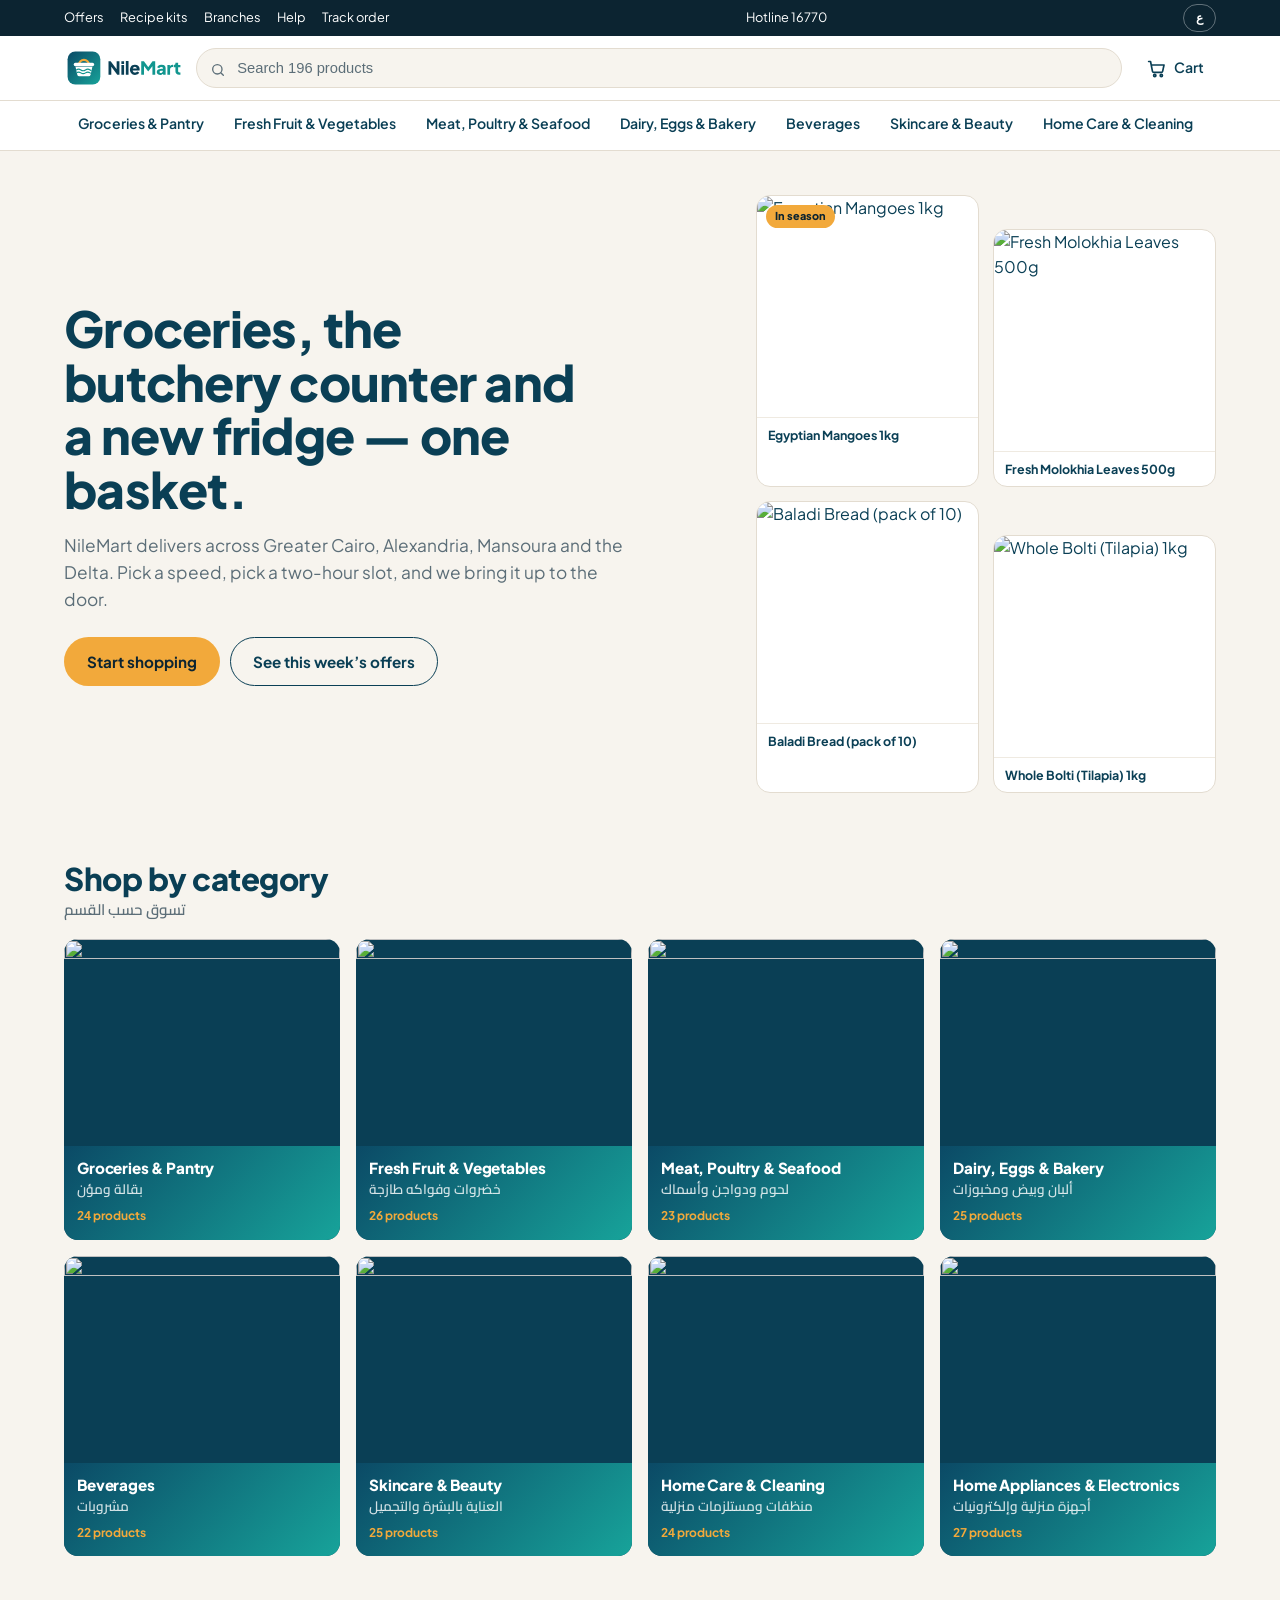
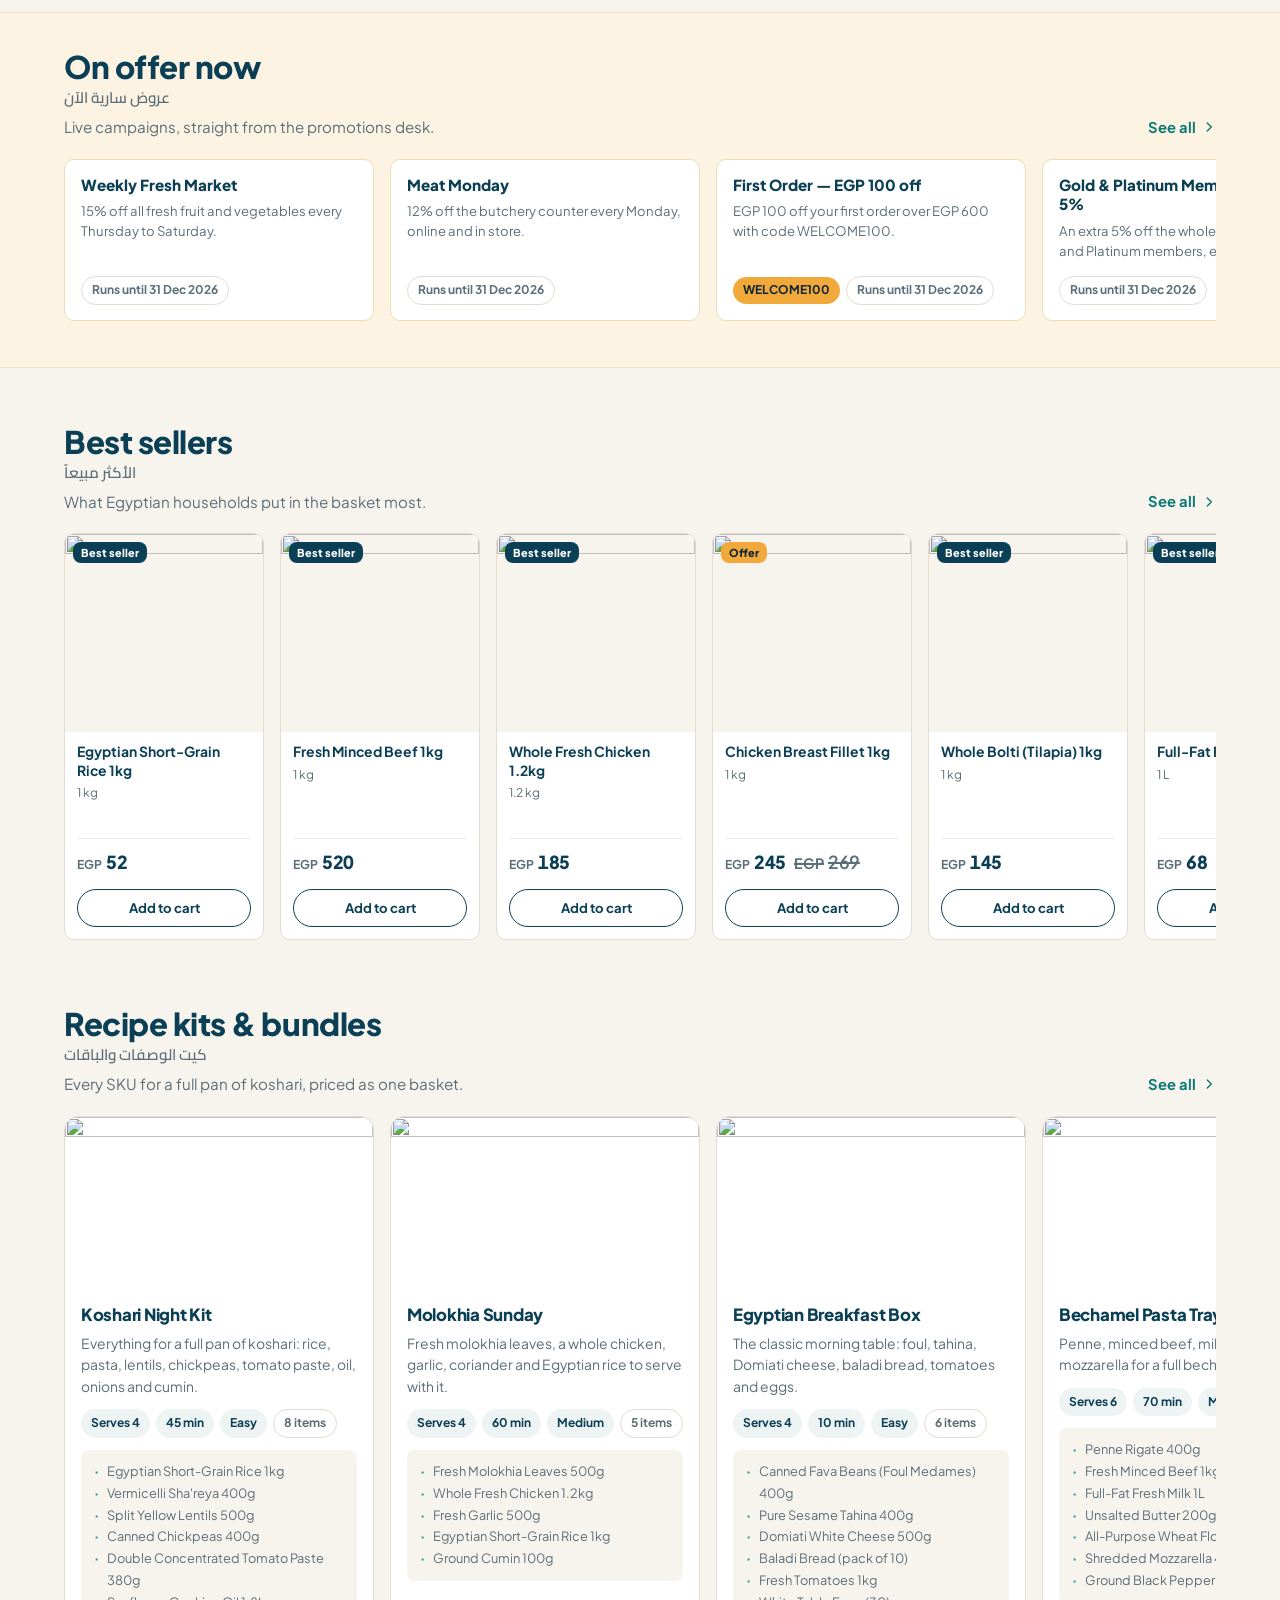
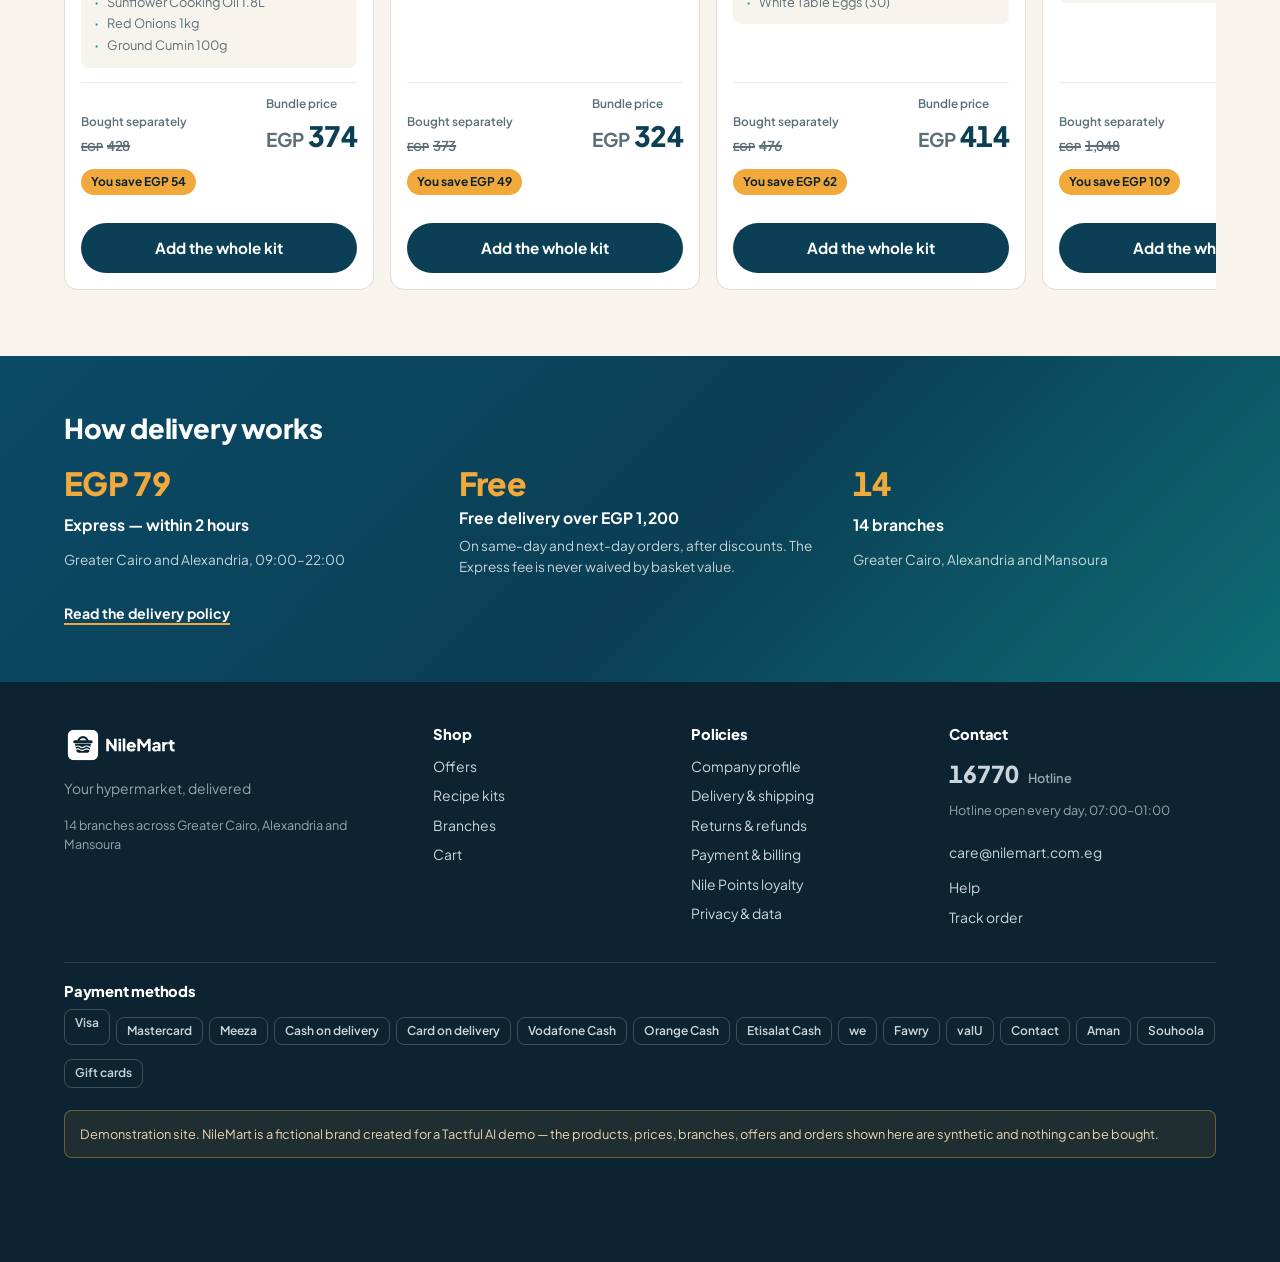
==== index.html @ a8ff2eff "Add NileMart demo storefront Static bilingual storefront for NileMart, a fictional Egyptian online h" ====
<!doctype html>
<html lang="en" dir="ltr">
<head>
<meta charset="utf-8">
<meta name="viewport" content="width=device-width, initial-scale=1">
<title>NileMart</title>
<link rel="icon" type="image/png" sizes="64x64" href="assets/nilemart-favicon-64.png">
<link rel="icon" type="image/png" sizes="32x32" href="assets/nilemart-favicon-32.png">
<meta name="theme-color" content="#0A3F55">
<link rel="preconnect" href="https://fonts.googleapis.com">
<link rel="preconnect" href="https://fonts.gstatic.com" crossorigin>
<link rel="stylesheet" href="https://fonts.googleapis.com/css2?family=Cairo:wght@400;500;600;700;800&amp;family=Plus+Jakarta+Sans:wght@400;500;600;700;800&amp;display=swap">
<link rel="stylesheet" href="css/styles.css">
<script>
/* Set language before first paint so Arabic never flashes left-to-right. */
try {
  var l = localStorage.getItem('nilemart-lang');
  l = (l === 'ar' || l === 'en') ? l : 'en';
  document.documentElement.lang = l;
  document.documentElement.dir = l === 'ar' ? 'rtl' : 'ltr';
} catch (e) {}
</script>
</head>
<body data-page="index">

<header id="site-header"></header>

<noscript>
<div class="wrap" style="padding-block:40px">
<p><strong>This storefront needs JavaScript.</strong> Every page is rendered from the NileMart knowledge base in the browser.</p>
<p lang="ar" dir="rtl"><strong>الموقع ده محتاج جافاسكريبت.</strong> كل الصفحات بتتبني من قاعدة معرفة نايل مارت في المتصفح.</p>
</div>
</noscript>

<main id="main">
<div data-home></div>
</main>

<footer id="site-footer" class="footer"></footer>

<script src="js/i18n.js"></script>
<script src="js/app.js"></script>
<script src="js/cart.js"></script>
<script src="js/components.js"></script>
<script src="js/page-index.js"></script>
<script src="js/widget-config.js"></script>

<!-- ===== TACTFUL AI WIDGET — paste the workspace snippet here ===== -->
<!-- ============================================================== -->
</body>
</html>
---- css/styles.css ----
/* ============================================================================
   NileMart storefront — stylesheet
   Mobile-first. Everything horizontal uses CSS logical properties so the
   Arabic layout mirrors without a parallel set of RTL rules.
   ========================================================================= */

/* ------------------------------------------------------------ 1. tokens -- */
:root {
  /* brand — exact values from NileMart-Brand/README.md */
  --nile-deep: #0A3F55;
  --nile-blue: #0B4A66;
  --teal: #12968F;
  --teal-light: #17A39A;
  --gold: #F2A93B;
  --ink: #0C2431;
  --cream: #F7F4EE;
  --white: #FFFFFF;

  /* derived working neutrals — shades of the brand palette, no new hues.
     --teal-ink is a darkened teal used only where teal must carry small text;
     brand teal does not clear WCAG AA at paragraph size. */
  --teal-ink: #0E7A75;
  --line: #E3DCD0;
  --line-soft: #EFEAE1;
  --muted: #5C6E78;
  --wash: #EEF3F4;
  --gold-wash: #FDF3E2;
  --teal-wash: #E7F4F3;

  --font-latin: 'Plus Jakarta Sans', -apple-system, BlinkMacSystemFont, 'Segoe UI',
                Roboto, 'Helvetica Neue', Arial, sans-serif;
  --font-ar: 'Cairo', 'Plus Jakarta Sans', 'Segoe UI', Tahoma, 'Geeza Pro',
             'Noto Naskh Arabic', sans-serif;

  --r-sm: 8px;
  --r-md: 10px;
  --r-lg: 14px;
  --r-pill: 999px;

  --wrap: 1200px;
  --gutter: 16px;

  /* the chat launcher owns the bottom inline-end corner */
  --widget-reserve: 104px;
}

@media (min-width: 720px) {
  :root { --gutter: 24px; }
}

/* ------------------------------------------------------------- 2. reset -- */
*, *::before, *::after { box-sizing: border-box; }

html { -webkit-text-size-adjust: 100%; }

body {
  margin: 0;
  background: var(--cream);
  color: var(--nile-deep);
  font-family: var(--font-latin);
  font-size: 16px;
  line-height: 1.55;
  -webkit-font-smoothing: antialiased;
  overflow-x: hidden;
}

[dir='rtl'] body,
[dir='rtl'] input,
[dir='rtl'] select,
[dir='rtl'] textarea,
[dir='rtl'] button { font-family: var(--font-ar); }

img {
  max-width: 100%;
  display: block;
  /* lets aspect-ratio drive height instead of the width/height attributes */
  block-size: auto;
}

h1, h2, h3, h4 {
  margin: 0;
  line-height: 1.18;
  font-weight: 800;
  letter-spacing: -0.015em;
  color: var(--nile-deep);
}
[dir='rtl'] h1,
[dir='rtl'] h2,
[dir='rtl'] h3,
[dir='rtl'] h4 { letter-spacing: 0; font-weight: 700; }

p { margin: 0 0 1em; max-width: 68ch; }
p:last-child { margin-bottom: 0; }

a { color: inherit; }

button { font: inherit; color: inherit; }

ul { margin: 0; padding: 0; list-style: none; }

:focus-visible {
  outline: 3px solid var(--teal);
  outline-offset: 2px;
  border-radius: 3px;
}
.on-dark :focus-visible,
.footer :focus-visible,
.promise :focus-visible { outline-color: var(--gold); }

@media (prefers-reduced-motion: reduce) {
  *, *::before, *::after {
    animation-duration: 0.01ms !important;
    animation-iteration-count: 1 !important;
    transition-duration: 0.01ms !important;
    scroll-behavior: auto !important;
  }
}

.visually-hidden {
  position: absolute; width: 1px; height: 1px;
  padding: 0; margin: -1px; overflow: hidden;
  clip: rect(0 0 0 0); white-space: nowrap; border: 0;
}

.skip-link {
  position: absolute;
  inset-inline-start: var(--gutter);
  inset-block-start: -100px;
  z-index: 200;
  background: var(--gold);
  color: var(--ink);
  padding: 10px 18px;
  border-radius: 0 0 var(--r-sm) var(--r-sm);
  font-weight: 700;
  text-decoration: none;
  transition: inset-block-start 0.15s ease;
}
.skip-link:focus { inset-block-start: 0; }

/* ----------------------------------------------------------- 3. layout -- */
.wrap {
  width: 100%;
  max-width: var(--wrap);
  margin-inline: auto;
  padding-inline: var(--gutter);
}

.section { padding-block: 40px; }
.section--tight { padding-block: 28px; }
.section--flush { padding-block-start: 0; }

@media (min-width: 900px) {
  .section { padding-block: 56px; }
  .section--tight { padding-block: 36px; }
  .section--flush { padding-block-start: 0; }
}

/* The final content block clears the chat launcher's corner. */
.page-end { padding-block-end: var(--widget-reserve); }

.section-head {
  display: flex;
  flex-wrap: wrap;
  align-items: flex-end;
  justify-content: space-between;
  gap: 8px 20px;
  margin-block-end: 20px;
}

.section-head h2 {
  font-size: clamp(1.4rem, 1.15rem + 1.1vw, 1.95rem);
}

/* The Arabic name of a section sits under its English name, and vice versa.
   The bilingual pair is the structural device — no all-caps eyebrows. */
.section-head__alt {
  display: block;
  margin-block-start: 3px;
  font-family: var(--font-ar);
  font-size: 0.95rem;
  font-weight: 600;
  color: var(--muted);
  letter-spacing: 0;
}
[dir='rtl'] .section-head__alt { font-family: var(--font-latin); font-weight: 500; }

.section-head p { color: var(--muted); font-size: 0.95rem; margin: 0; }

.link-more {
  display: inline-flex;
  align-items: center;
  gap: 6px;
  color: var(--teal-ink);
  font-weight: 700;
  font-size: 0.92rem;
  text-decoration: none;
  white-space: nowrap;
}
.link-more:hover { text-decoration: underline; text-underline-offset: 3px; }
.link-more svg { inline-size: 14px; block-size: 14px; }
[dir='rtl'] .link-more svg { transform: scaleX(-1); }

.page-head { padding-block: 28px 8px; }
.page-head h1 { font-size: clamp(1.75rem, 1.3rem + 2vw, 2.6rem); }
.page-head p { color: var(--muted); margin-block-start: 10px; }

/* --------------------------------------------------------- 4. utilities -- */
.btn {
  display: inline-flex;
  align-items: center;
  justify-content: center;
  gap: 8px;
  padding: 12px 22px;
  border: 1px solid transparent;
  border-radius: var(--r-pill);
  font-weight: 700;
  font-size: 0.95rem;
  text-decoration: none;
  cursor: pointer;
  transition: background-color 0.15s ease, border-color 0.15s ease, color 0.15s ease;
}
.btn--primary { background: var(--gold); color: var(--ink); }
.btn--primary:hover { background: #E59B27; }
.btn--deep { background: var(--nile-deep); color: var(--white); }
.btn--deep:hover { background: var(--ink); }
.btn--ghost {
  background: transparent;
  color: var(--nile-deep);
  border-color: var(--nile-deep);
}
.btn--ghost:hover { background: var(--nile-deep); color: var(--white); }
.btn--block { inline-size: 100%; }
.btn[disabled] { opacity: 0.5; cursor: not-allowed; }

.chip {
  display: inline-flex;
  align-items: center;
  gap: 5px;
  padding: 4px 10px;
  border-radius: var(--r-pill);
  font-size: 0.75rem;
  font-weight: 700;
  background: var(--wash);
  color: var(--nile-deep);
  white-space: nowrap;
}
.chip--gold { background: var(--gold); color: var(--ink); }
.chip--teal { background: var(--teal-wash); color: var(--teal-ink); }
.chip--quiet { background: transparent; border: 1px solid var(--line); color: var(--muted); }

/* Price is the display type of a grocery shelf: the numeral dominates and the
   unit is set small beside it. Tabular figures keep columns aligned. */
.price {
  display: inline-flex;
  align-items: baseline;
  gap: 4px;
  font-variant-numeric: tabular-nums;
  font-family: var(--font-latin);
  font-weight: 800;
  color: var(--nile-deep);
  letter-spacing: -0.02em;
  direction: ltr;
}
.price__unit {
  font-size: 0.68em;
  font-weight: 700;
  color: var(--muted);
  letter-spacing: 0;
}
.price--lg { font-size: 1.75rem; }
.price--was {
  font-size: 0.85rem;
  font-weight: 600;
  color: var(--muted);
  text-decoration: line-through;
  text-decoration-thickness: 1.5px;
}
.price--was .price__unit { font-size: 0.8em; }

.empty {
  display: flex;
  flex-direction: column;
  align-items: center;
  text-align: center;
  gap: 14px;
  padding: 48px 20px;
  background: var(--white);
  border: 1px solid var(--line);
  border-radius: var(--r-lg);
}
.empty img { inline-size: 132px; opacity: 0.85; }
.empty h2 { font-size: 1.2rem; }
.empty p { color: var(--muted); font-size: 0.95rem; margin: 0; max-width: 46ch; }

/* ------------------------------------------------------------ 5. header -- */
.utility {
  background: var(--ink);
  color: var(--white);
  font-size: 0.8rem;
}
.utility .wrap {
  display: flex;
  align-items: center;
  justify-content: space-between;
  gap: 12px;
  min-block-size: 36px;
}
.utility a { color: var(--white); text-decoration: none; }
.utility a:hover { text-decoration: underline; }
.utility__note { color: #B8C6CD; display: none; }
@media (min-width: 720px) { .utility__note { display: block; } }

.lang-toggle {
  display: inline-flex;
  align-items: center;
  gap: 6px;
  background: transparent;
  border: 1px solid rgba(255, 255, 255, 0.35);
  border-radius: var(--r-pill);
  padding: 3px 12px;
  font-size: 0.78rem;
  font-weight: 700;
  color: var(--white);
  cursor: pointer;
}
.lang-toggle:hover { background: rgba(255, 255, 255, 0.12); border-color: var(--white); }

.header {
  position: sticky;
  inset-block-start: 0;
  z-index: 60;
  background: var(--white);
  border-block-end: 1px solid var(--line);
}
.header__bar {
  display: flex;
  align-items: center;
  gap: 12px;
  min-block-size: 64px;
}
.header__logo { flex: 0 0 auto; display: block; }
.header__logo img { block-size: 34px; inline-size: auto; }
@media (min-width: 720px) { .header__logo img { block-size: 40px; } }

.header__search {
  flex: 1 1 auto;
  position: relative;
  display: none;
}
@media (min-width: 860px) { .header__search { display: block; } }

.search-field {
  inline-size: 100%;
  padding: 11px 16px;
  padding-inline-start: 40px;
  border: 1px solid var(--line);
  border-radius: var(--r-pill);
  background: var(--cream);
  font-size: 0.92rem;
  color: var(--nile-deep);
}
.search-field::placeholder { color: var(--muted); }
.search-field:focus { background: var(--white); border-color: var(--teal); outline: none; }
.search-icon {
  position: absolute;
  inset-inline-start: 14px;
  inset-block-start: 50%;
  transform: translateY(-50%);
  inline-size: 16px;
  block-size: 16px;
  color: var(--muted);
  pointer-events: none;
}

.header__actions { margin-inline-start: auto; display: flex; align-items: center; gap: 4px; }

.icon-btn {
  display: inline-flex;
  align-items: center;
  gap: 7px;
  padding: 9px 12px;
  background: transparent;
  border: 0;
  border-radius: var(--r-sm);
  text-decoration: none;
  font-weight: 600;
  font-size: 0.88rem;
  cursor: pointer;
  color: var(--nile-deep);
}
.icon-btn:hover { background: var(--cream); }
.icon-btn svg { inline-size: 21px; block-size: 21px; flex: 0 0 auto; }
.icon-btn__label { display: none; }
@media (min-width: 720px) { .icon-btn__label { display: inline; } }

.cart-btn { position: relative; }
.cart-count {
  position: absolute;
  inset-block-start: 2px;
  inset-inline-start: 24px;
  min-inline-size: 18px;
  block-size: 18px;
  padding-inline: 4px;
  border-radius: var(--r-pill);
  background: var(--gold);
  color: var(--ink);
  font-size: 0.68rem;
  font-weight: 800;
  line-height: 18px;
  text-align: center;
  font-variant-numeric: tabular-nums;
}
.cart-count[hidden] { display: none; }

/* category nav — scrolls sideways on small screens */
.catnav { background: var(--white); border-block-end: 1px solid var(--line); }
.catnav__list {
  display: flex;
  gap: 2px;
  overflow-x: auto;
  scrollbar-width: none;
  -ms-overflow-style: none;
}
.catnav__list::-webkit-scrollbar { display: none; }
.catnav__list a {
  display: block;
  padding: 12px 14px;
  white-space: nowrap;
  font-size: 0.88rem;
  font-weight: 600;
  color: var(--nile-deep);
  text-decoration: none;
  border-block-end: 3px solid transparent;
}
.catnav__list a:hover { color: var(--teal-ink); }
.catnav__list a[aria-current='page'] {
  color: var(--teal-ink);
  border-block-end-color: var(--teal);
}
.catnav__list .is-offer { color: var(--teal-ink); }

/* --------------------------------------------------------------- 6. hero -- */
.hero { padding-block: 28px 8px; }
.hero__grid { display: grid; gap: 26px; align-items: center; }
@media (min-width: 900px) {
  .hero { padding-block: 44px 12px; }
  .hero__grid { grid-template-columns: 1.05fr 0.95fr; gap: 48px; }
}

.hero h1 {
  font-size: clamp(1.9rem, 1.25rem + 2.9vw, 3.1rem);
  line-height: 1.08;
  max-inline-size: 15ch;
}
.hero__lead {
  margin-block: 16px 24px;
  font-size: clamp(0.98rem, 0.94rem + 0.2vw, 1.08rem);
  color: var(--muted);
  max-inline-size: 52ch;
}
.hero__cta { display: flex; flex-wrap: wrap; gap: 10px; }

/* A 2×2 of real catalogue items, offset like a market display. Each tile is a
   link to that product — the image does a job, it is not a wash. */
.hero__mosaic {
  display: grid;
  grid-template-columns: 1fr 1fr;
  gap: 10px;
  inline-size: 100%;
  max-inline-size: 460px;
  margin-inline-start: auto;
}
@media (min-width: 560px) { .hero__mosaic { gap: 14px; } }
.hero__mosaic > a:nth-child(2n) { margin-block-start: 22px; }
@media (min-width: 900px) { .hero__mosaic > a:nth-child(2n) { margin-block-start: 34px; } }

.mosaic-tile {
  position: relative;
  display: block;
  border-radius: var(--r-lg);
  overflow: hidden;
  background: var(--white);
  border: 1px solid var(--line);
  text-decoration: none;
}
.mosaic-tile img {
  aspect-ratio: 1 / 1;
  inline-size: 100%;
  object-fit: cover;
  transition: transform 0.35s ease;
}
.mosaic-tile:hover img { transform: scale(1.04); }
.mosaic-tile__cap {
  padding: 9px 11px;
  border-block-start: 1px solid var(--line-soft);
  font-size: 0.78rem;
  font-weight: 700;
  color: var(--nile-deep);
  line-height: 1.3;
  display: -webkit-box;
  -webkit-line-clamp: 2;
  -webkit-box-orient: vertical;
  overflow: hidden;
}
.mosaic-tile__flag {
  position: absolute;
  inset-block-start: 9px;
  inset-inline-start: 9px;
  padding: 3px 9px;
  border-radius: var(--r-pill);
  background: var(--gold);
  color: var(--ink);
  font-size: 0.68rem;
  font-weight: 800;
}

/* ---------------------------------------------------- 7. category tiles -- */
.tiles {
  display: grid;
  grid-template-columns: repeat(2, 1fr);
  gap: 12px;
}
@media (min-width: 620px) { .tiles { grid-template-columns: repeat(3, 1fr); gap: 16px; } }
@media (min-width: 980px) { .tiles { grid-template-columns: repeat(4, 1fr); } }

.tile {
  position: relative;
  display: block;
  border-radius: var(--r-lg);
  overflow: hidden;
  text-decoration: none;
  background: var(--nile-deep);
  isolation: isolate;
}
.tile img {
  aspect-ratio: 4 / 3;
  inline-size: 100%;
  object-fit: cover;
  transition: transform 0.4s ease;
}
.tile:hover img { transform: scale(1.05); }
.tile__body {
  display: block;
  padding: 12px 13px 14px;
  background: linear-gradient(135deg, var(--nile-blue), var(--teal-light));
  color: var(--white);
}
.tile__name {
  display: block;
  font-size: 0.95rem;
  font-weight: 800;
  line-height: 1.25;
  letter-spacing: -0.01em;
}
.tile__alt {
  display: block;
  margin-block-start: 2px;
  font-family: var(--font-ar);
  font-size: 0.85rem;
  font-weight: 600;
  color: rgba(255, 255, 255, 0.82);
  letter-spacing: 0;
}
[dir='rtl'] .tile__name { font-family: var(--font-ar); letter-spacing: 0; font-weight: 700; }
[dir='rtl'] .tile__alt { font-family: var(--font-latin); font-weight: 500; }
.tile__count {
  display: block;
  margin-block-start: 7px;
  font-size: 0.75rem;
  font-weight: 700;
  color: var(--gold);
  font-variant-numeric: tabular-nums;
}

/* ----------------------------------------------------- 8. product cards -- */
.grid-products {
  display: grid;
  grid-template-columns: repeat(auto-fill, minmax(148px, 1fr));
  gap: 12px;
}
@media (min-width: 620px) {
  .grid-products { grid-template-columns: repeat(auto-fill, minmax(190px, 1fr)); gap: 16px; }
}

/* Rails scroll sideways and mirror automatically under dir=rtl. */
.rail {
  display: grid;
  grid-auto-flow: column;
  grid-auto-columns: minmax(152px, 1fr);
  gap: 12px;
  overflow-x: auto;
  padding-block-end: 10px;
  scroll-snap-type: x proximity;
  scrollbar-width: thin;
  scrollbar-color: var(--line) transparent;
}
.rail > * { scroll-snap-align: start; }
.rail::-webkit-scrollbar { block-size: 8px; }
.rail::-webkit-scrollbar-thumb { background: var(--line); border-radius: var(--r-pill); }
@media (min-width: 620px) { .rail { grid-auto-columns: minmax(200px, 1fr); gap: 16px; } }
.rail--wide { grid-auto-columns: minmax(250px, 1fr); }
@media (min-width: 620px) { .rail--wide { grid-auto-columns: minmax(310px, 1fr); } }

/* Flat, bordered, shadowless — a shelf, not a floating card. */
.pcard {
  position: relative;
  display: flex;
  flex-direction: column;
  background: var(--white);
  border: 1px solid var(--line);
  border-radius: var(--r-md);
  overflow: hidden;
  transition: border-color 0.15s ease, transform 0.15s ease;
}
.pcard:hover { border-color: var(--teal); transform: translateY(-2px); }

.pcard__media { position: relative; background: var(--cream); }
.pcard__media img {
  aspect-ratio: 1 / 1;
  inline-size: 100%;
  object-fit: cover;
}
.pcard__link { text-decoration: none; color: inherit; display: block; }

.pcard__flags {
  position: absolute;
  inset-block-start: 8px;
  inset-inline-start: 8px;
  display: flex;
  flex-direction: column;
  align-items: flex-start;
  gap: 4px;
}
.flag {
  padding: 3px 8px;
  border-radius: var(--r-sm);
  font-size: 0.68rem;
  font-weight: 800;
  line-height: 1.4;
}
.flag--offer { background: var(--gold); color: var(--ink); }
.flag--season { background: var(--teal); color: var(--white); }
.flag--best { background: var(--nile-deep); color: var(--white); }

.pcard__body {
  display: flex;
  flex-direction: column;
  flex: 1 1 auto;
  padding: 11px 12px 12px;
  gap: 4px;
}
.pcard__title {
  font-size: 0.87rem;
  font-weight: 700;
  line-height: 1.32;
  color: var(--nile-deep);
  display: -webkit-box;
  -webkit-line-clamp: 2;
  -webkit-box-orient: vertical;
  overflow: hidden;
}
.pcard__meta { font-size: 0.75rem; color: var(--muted); }

/* the shelf-edge label: a hairline, then the price block */
.pcard__price {
  margin-block-start: auto;
  padding-block-start: 9px;
  border-block-start: 1px solid var(--line-soft);
  display: flex;
  align-items: baseline;
  flex-wrap: wrap;
  gap: 4px 8px;
}
.pcard__price .price { font-size: 1.12rem; }

.pcard__add {
  margin-block-start: 9px;
  inline-size: 100%;
  padding: 8px 10px;
  border: 1px solid var(--nile-deep);
  border-radius: var(--r-pill);
  background: var(--white);
  color: var(--nile-deep);
  font-size: 0.82rem;
  font-weight: 700;
  cursor: pointer;
  transition: background-color 0.15s ease, color 0.15s ease, border-color 0.15s ease;
}
.pcard__add:hover { background: var(--nile-deep); color: var(--white); }
.pcard__add.is-added { background: var(--teal); border-color: var(--teal); color: var(--white); }
.pcard__add[disabled] { border-color: var(--line); color: var(--muted); background: var(--white); }

/* ---------------------------------------------------------- 9. filters -- */
.layout-side { display: grid; gap: 20px; }
/* without this a wide <pre> or table stretches the grid track */
.layout-side > * { min-inline-size: 0; }
@media (min-width: 900px) {
  .layout-side { grid-template-columns: 250px 1fr; gap: 32px; align-items: start; }
}

.filters {
  background: var(--white);
  border: 1px solid var(--line);
  border-radius: var(--r-lg);
  padding: 16px;
}
@media (min-width: 900px) {
  .filters,
  .summary,
  .policy-nav {
    position: sticky;
    inset-block-start: 84px;
    /* never grow far enough down to reach the reserved corner */
    max-block-size: calc(100vh - 84px - var(--widget-reserve));
    overflow-y: auto;
  }
}

.filters__group + .filters__group { margin-block-start: 18px; padding-block-start: 16px; border-block-start: 1px solid var(--line-soft); }
.filters__legend {
  font-size: 0.82rem;
  font-weight: 800;
  color: var(--nile-deep);
  margin-block-end: 9px;
  display: block;
}
.filters__scroll { max-block-size: 210px; overflow-y: auto; }

.check {
  display: flex;
  align-items: center;
  gap: 9px;
  padding: 4px 0;
  font-size: 0.86rem;
  color: var(--nile-deep);
  cursor: pointer;
}
.check input { inline-size: 16px; block-size: 16px; accent-color: var(--teal); flex: 0 0 auto; }
.check span { flex: 1 1 auto; }
.check__n { color: var(--muted); font-size: 0.78rem; font-variant-numeric: tabular-nums; }

.range-row { display: flex; align-items: center; justify-content: space-between; font-size: 0.85rem; font-weight: 700; }
input[type='range'] { inline-size: 100%; accent-color: var(--teal); margin-block-start: 8px; }

.toolbar {
  display: flex;
  flex-wrap: wrap;
  align-items: center;
  justify-content: space-between;
  gap: 10px;
  margin-block-end: 16px;
}
.toolbar__count { font-size: 0.88rem; color: var(--muted); font-variant-numeric: tabular-nums; }

.select {
  padding: 9px 14px;
  border: 1px solid var(--line);
  border-radius: var(--r-pill);
  background: var(--white);
  font-size: 0.87rem;
  font-weight: 600;
  color: var(--nile-deep);
  cursor: pointer;
}
.select:focus { border-color: var(--teal); outline: none; }

.filters-toggle { display: inline-flex; }
@media (min-width: 900px) { .filters-toggle { display: none; } }
@media (max-width: 899px) { .filters.is-collapsed { display: none; } }

/* ----------------------------------------------------- 10. product page -- */
.product { display: grid; gap: 24px; align-items: start; }
@media (min-width: 860px) { .product { grid-template-columns: 1fr 1fr; gap: 44px; } }

.product__media {
  background: var(--white);
  border: 1px solid var(--line);
  border-radius: var(--r-lg);
  overflow: hidden;
  position: relative;
}
.product__media img { aspect-ratio: 1 / 1; inline-size: 100%; object-fit: cover; }

.crumb { font-size: 0.85rem; color: var(--muted); margin-block-end: 12px; }
.crumb a { color: var(--teal-ink); font-weight: 600; text-decoration: none; }
.crumb a:hover { text-decoration: underline; }

.product h1 { font-size: clamp(1.5rem, 1.15rem + 1.6vw, 2.1rem); }
.product__size { margin-block-start: 8px; color: var(--muted); font-size: 0.95rem; }

.product__pricebox {
  margin-block: 18px;
  padding-block: 16px;
  border-block: 1px solid var(--line);
  display: flex;
  align-items: baseline;
  flex-wrap: wrap;
  gap: 8px 14px;
}

.product__flags { display: flex; flex-wrap: wrap; gap: 6px; margin-block-end: 14px; }

.product__body { color: var(--nile-deep); font-size: 0.95rem; }
.product__body p { margin-block-end: 0.9em; }
.product__body ul { margin-block: 0.6em; padding-inline-start: 1.1em; list-style: disc; }
.product__body li { margin-block-end: 4px; color: var(--muted); }

.spec {
  margin-block-start: 22px;
  display: grid;
  gap: 0;
  border: 1px solid var(--line);
  border-radius: var(--r-md);
  overflow: hidden;
  background: var(--white);
}
.spec__row {
  display: grid;
  grid-template-columns: 40% 1fr;
  gap: 12px;
  padding: 10px 14px;
  font-size: 0.87rem;
}
.spec__row + .spec__row { border-block-start: 1px solid var(--line-soft); }
.spec__row dt { color: var(--muted); font-weight: 600; margin: 0; }
.spec__row dd { margin: 0; font-weight: 600; }

.note {
  margin-block-start: 16px;
  padding: 12px 14px;
  border-radius: var(--r-md);
  background: var(--teal-wash);
  border-inline-start: 3px solid var(--teal);
  font-size: 0.87rem;
  color: var(--nile-deep);
}
.note--gold { background: var(--gold-wash); border-inline-start-color: var(--gold); }

.buybar { display: flex; gap: 10px; margin-block-start: 22px; }
.buybar .btn { flex: 1 1 auto; }

/* ----------------------------------------------------------- 11. offers -- */
.grid-offers { display: grid; gap: 16px; grid-template-columns: 1fr; }
@media (min-width: 680px) { .grid-offers { grid-template-columns: repeat(2, 1fr); } }
@media (min-width: 1040px) { .grid-offers { grid-template-columns: repeat(3, 1fr); } }

/* A ticket: gold rule at the top, notched on the inline-start edge. */
.offer {
  position: relative;
  display: flex;
  flex-direction: column;
  background: var(--white);
  border: 1px solid var(--line);
  border-block-start: 4px solid var(--gold);
  border-radius: 4px var(--r-lg) var(--r-lg) 4px;
  padding: 18px;
  overflow: hidden;
}
[dir='rtl'] .offer { border-radius: var(--r-lg) 4px 4px var(--r-lg); }
.offer::before,
.offer::after {
  content: '';
  position: absolute;
  inset-inline-start: -9px;
  inline-size: 18px;
  block-size: 18px;
  border-radius: 50%;
  background: var(--cream);
  border: 1px solid var(--line);
}
.offer::before { inset-block-start: 50%; margin-block-start: -26px; }
.offer::after { inset-block-start: 50%; margin-block-start: 8px; }

.offer__nocode { align-self: start; margin-block-end: 12px; }
.offer h3 { font-size: 1.12rem; line-height: 1.25; }
.offer__desc { margin-block: 9px 14px; font-size: 0.9rem; color: var(--muted); }

.offer__code {
  display: flex;
  align-items: center;
  gap: 10px;
  margin-block-end: 12px;
  padding: 9px 12px;
  border: 1.5px dashed var(--gold);
  border-radius: var(--r-sm);
  background: var(--gold-wash);
}
.offer__code strong {
  font-family: var(--font-latin);
  font-size: 1rem;
  font-weight: 800;
  letter-spacing: 0.06em;
  color: var(--ink);
  direction: ltr;
}
.offer__code small { color: var(--muted); font-size: 0.76rem; }
.offer__copy {
  margin-inline-start: auto;
  padding: 4px 11px;
  border: 1px solid var(--nile-deep);
  border-radius: var(--r-pill);
  background: transparent;
  font-size: 0.75rem;
  font-weight: 700;
  cursor: pointer;
}
.offer__copy:hover { background: var(--nile-deep); color: var(--white); }

.offer__facts { margin-block-start: auto; display: grid; gap: 7px; font-size: 0.82rem; }
.offer__fact { display: flex; gap: 10px; align-items: baseline; }
.offer__fact dt { color: var(--muted); flex: 0 0 auto; min-inline-size: 104px; margin: 0; }
.offer__fact dd { margin: 0; font-weight: 600; }
.offer__terms {
  margin-block-start: 12px;
  padding-block-start: 12px;
  border-block-start: 1px solid var(--line-soft);
  font-size: 0.79rem;
  color: var(--muted);
  line-height: 1.5;
}

/* strip on the home page */
.offer-strip { background: var(--gold-wash); border-block: 1px solid #F0E2C6; }

.ocard {
  display: flex;
  flex-direction: column;
  gap: 7px;
  padding: 15px 16px;
  background: var(--white);
  border: 1px solid #EFDCB6;
  border-radius: var(--r-md);
  text-decoration: none;
}
.ocard:hover { border-color: var(--gold); }
.ocard__name { font-size: 0.95rem; font-weight: 800; line-height: 1.28; }
.ocard__desc {
  font-size: 0.82rem;
  color: var(--muted);
  display: -webkit-box;
  -webkit-line-clamp: 2;
  -webkit-box-orient: vertical;
  overflow: hidden;
}
.ocard__foot { margin-block-start: auto; padding-block-start: 8px; display: flex; flex-wrap: wrap; gap: 6px; align-items: center; }

/* ---------------------------------------------------------- 12. bundles -- */
.grid-bundles { display: grid; gap: 16px; grid-template-columns: 1fr; }
@media (min-width: 680px) { .grid-bundles { grid-template-columns: repeat(2, 1fr); } }
@media (min-width: 1040px) { .grid-bundles { grid-template-columns: repeat(3, 1fr); } }

.bundle {
  display: flex;
  flex-direction: column;
  background: var(--white);
  border: 1px solid var(--line);
  border-radius: var(--r-lg);
  overflow: hidden;
}
.bundle__media img { aspect-ratio: 16 / 9; inline-size: 100%; object-fit: cover; }
.bundle__body { padding: 15px 16px 16px; display: flex; flex-direction: column; flex: 1 1 auto; }
.bundle h3 { font-size: 1.05rem; }
.bundle__desc { margin-block: 8px 12px; font-size: 0.87rem; color: var(--muted); }

.bundle__stats { display: flex; flex-wrap: wrap; gap: 6px; margin-block-end: 12px; }

.bundle__items {
  margin-block-end: 14px;
  padding: 11px 13px;
  background: var(--cream);
  border-radius: var(--r-sm);
  font-size: 0.8rem;
  line-height: 1.7;
  color: var(--muted);
}
.bundle__items li { display: flex; gap: 8px; }
.bundle__items li::before { content: '·'; color: var(--teal); font-weight: 800; }

.bundle__pricing {
  margin-block-start: auto;
  padding-block-start: 12px;
  border-block-start: 1px solid var(--line-soft);
  display: flex;
  align-items: flex-end;
  justify-content: space-between;
  flex-wrap: wrap;
  gap: 8px;
}
.bundle__label { font-size: 0.74rem; color: var(--muted); font-weight: 600; display: block; margin-block-end: 1px; }

/* ----------------------------------------------------------- 13. stores -- */
.grid-stores { display: grid; gap: 16px; grid-template-columns: 1fr; }
@media (min-width: 680px) { .grid-stores { grid-template-columns: repeat(2, 1fr); } }
@media (min-width: 1060px) { .grid-stores { grid-template-columns: repeat(3, 1fr); } }

.store {
  display: flex;
  flex-direction: column;
  background: var(--white);
  border: 1px solid var(--line);
  border-inline-start: 4px solid var(--teal);
  border-radius: 4px var(--r-md) var(--r-md) 4px;
  padding: 17px 18px;
}
[dir='rtl'] .store { border-radius: var(--r-md) 4px 4px var(--r-md); }
.store h3 { font-size: 1.05rem; }
.store__alt { margin-block-start: 2px; font-family: var(--font-ar); font-size: 0.9rem; font-weight: 600; color: var(--muted); }
[dir='rtl'] .store__alt { font-family: var(--font-latin); font-weight: 500; }
.store__addr { margin-block: 10px 13px; font-size: 0.87rem; color: var(--muted); }

.store__rows { display: grid; gap: 8px; font-size: 0.84rem; margin-block-end: 13px; }
.store__row { display: grid; grid-template-columns: 112px 1fr; gap: 10px; align-items: baseline; }
.store__row dt { color: var(--muted); margin: 0; }
.store__row dd { margin: 0; font-weight: 600; }
.store__time { font-variant-numeric: tabular-nums; direction: ltr; display: inline-block; }
[dir='rtl'] .store__time { text-align: right; }

.store__services { display: flex; flex-wrap: wrap; gap: 5px; margin-block-end: 14px; }
.store__actions { margin-block-start: auto; display: flex; flex-wrap: wrap; gap: 8px; }
.store__actions .btn { padding: 8px 16px; font-size: 0.85rem; }

/* -------------------------------------------------------------- 14. faq -- */
.faq-search { position: relative; margin-block-end: 22px; max-inline-size: 520px; }
.faq-search .search-field { padding-block: 13px; background: var(--white); }

.topicnav { display: flex; flex-wrap: wrap; gap: 7px; margin-block-end: 24px; }
.topicnav button {
  padding: 7px 14px;
  border: 1px solid var(--line);
  border-radius: var(--r-pill);
  background: var(--white);
  font-size: 0.82rem;
  font-weight: 600;
  cursor: pointer;
  color: var(--nile-deep);
}
.topicnav button:hover { border-color: var(--teal); }
.topicnav button[aria-pressed='true'] { background: var(--nile-deep); border-color: var(--nile-deep); color: var(--white); }

.faq-topic + .faq-topic { margin-block-start: 30px; }
.faq-topic h2 { font-size: 1.15rem; margin-block-end: 12px; }
.faq-topic h2 span {
  font-family: var(--font-ar);
  font-weight: 600;
  font-size: 0.92rem;
  color: var(--muted);
  margin-inline-start: 9px;
}
[dir='rtl'] .faq-topic h2 span { font-family: var(--font-latin); font-weight: 500; }

.qa { background: var(--white); border: 1px solid var(--line); border-radius: var(--r-md); overflow: hidden; }
.qa + .qa { margin-block-start: 8px; }
.qa__q {
  inline-size: 100%;
  display: flex;
  align-items: center;
  gap: 12px;
  padding: 14px 16px;
  background: transparent;
  border: 0;
  text-align: start;
  font-size: 0.93rem;
  font-weight: 700;
  color: var(--nile-deep);
  cursor: pointer;
}
.qa__q:hover { background: var(--cream); }
.qa__q span { flex: 1 1 auto; }
.qa__mark {
  flex: 0 0 auto;
  inline-size: 20px;
  block-size: 20px;
  position: relative;
}
.qa__mark::before,
.qa__mark::after {
  content: '';
  position: absolute;
  inset-block-start: 50%;
  inset-inline-start: 50%;
  background: var(--teal);
  transform: translate(-50%, -50%);
  transition: opacity 0.15s ease;
}
[dir='rtl'] .qa__mark::before,
[dir='rtl'] .qa__mark::after { transform: translate(50%, -50%); }
.qa__mark::before { inline-size: 12px; block-size: 2px; }
.qa__mark::after { inline-size: 2px; block-size: 12px; }
.qa__q[aria-expanded='true'] .qa__mark::after { opacity: 0; }

.qa__a {
  padding: 0 16px 16px;
  font-size: 0.9rem;
  color: var(--muted);
  line-height: 1.65;
}
.qa__a[hidden] { display: none; }
.qa__a p { max-width: 74ch; }

/* ------------------------------------------------------------ 15. track -- */
.track-form {
  display: flex;
  flex-wrap: wrap;
  gap: 10px;
  align-items: flex-end;
  max-inline-size: 560px;
}
.field { flex: 1 1 220px; }
.field label { display: block; font-size: 0.82rem; font-weight: 700; margin-block-end: 6px; }
.field input {
  inline-size: 100%;
  padding: 12px 15px;
  border: 1px solid var(--line);
  border-radius: var(--r-sm);
  background: var(--white);
  font-size: 0.95rem;
  font-family: var(--font-latin);
  letter-spacing: 0.04em;
  color: var(--nile-deep);
  direction: ltr;
  text-align: start;
}
[dir='rtl'] .field input { text-align: right; }
.field input:focus { border-color: var(--teal); outline: none; }

.examples { margin-block-start: 16px; font-size: 0.84rem; color: var(--muted); }
.examples ul { display: flex; flex-wrap: wrap; gap: 7px; margin-block-start: 8px; }
.examples button {
  padding: 4px 11px;
  border: 1px solid var(--line);
  border-radius: var(--r-pill);
  background: var(--white);
  font-family: var(--font-latin);
  font-size: 0.79rem;
  font-weight: 600;
  cursor: pointer;
  color: var(--nile-deep);
  direction: ltr;
}
.examples button:hover { border-color: var(--teal); color: var(--teal-ink); }

.order { margin-block-start: 28px; display: grid; gap: 18px; }
@media (min-width: 900px) { .order { grid-template-columns: 1.4fr 1fr; align-items: start; } }

.panel {
  background: var(--white);
  border: 1px solid var(--line);
  border-radius: var(--r-lg);
  padding: 18px;
}
.panel h2 { font-size: 1.05rem; margin-block-end: 14px; }
.panel + .panel { margin-block-start: 18px; }

.order__head {
  display: flex;
  flex-wrap: wrap;
  align-items: center;
  justify-content: space-between;
  gap: 10px;
  margin-block-end: 16px;
  padding-block-end: 16px;
  border-block-end: 1px solid var(--line-soft);
}
.order__id { font-family: var(--font-latin); font-size: 1.15rem; font-weight: 800; direction: ltr; }

/* the one place a numbered sequence is real: the fulfilment steps */
.steps { display: grid; gap: 0; margin-block-end: 18px; }
.step { display: grid; grid-template-columns: 30px 1fr; gap: 12px; padding-block: 7px; align-items: start; }
.step__n {
  inline-size: 24px;
  block-size: 24px;
  border-radius: 50%;
  border: 2px solid var(--line);
  color: var(--muted);
  font-size: 0.72rem;
  font-weight: 800;
  display: grid;
  place-items: center;
  font-variant-numeric: tabular-nums;
}
.step.is-done .step__n { background: var(--teal); border-color: var(--teal); color: var(--white); }
.step.is-current .step__n { background: var(--gold); border-color: var(--gold); color: var(--ink); }
.step__label { font-size: 0.87rem; font-weight: 600; color: var(--muted); padding-block-start: 2px; }
.step.is-done .step__label,
.step.is-current .step__label { color: var(--nile-deep); }
.step.is-current .step__label { font-weight: 800; }

.lines { display: grid; gap: 10px; }
.line { display: flex; gap: 12px; align-items: baseline; font-size: 0.88rem; }
.line__qty {
  flex: 0 0 auto;
  min-inline-size: 34px;
  font-weight: 800;
  color: var(--teal-ink);
  font-variant-numeric: tabular-nums;
  direction: ltr;
}
.line__name { flex: 1 1 auto; }
.line__sku { font-size: 0.75rem; color: var(--muted); font-family: var(--font-latin); direction: ltr; }

.totals { display: grid; gap: 9px; font-size: 0.9rem; }
.totals__row { display: flex; justify-content: space-between; gap: 16px; align-items: baseline; }
.totals__row dt { color: var(--muted); margin: 0; }
.totals__row dd { margin: 0; font-weight: 700; font-variant-numeric: tabular-nums; }
.totals__row--total {
  margin-block-start: 5px;
  padding-block-start: 12px;
  border-block-start: 1px solid var(--line);
  font-size: 1.05rem;
}
.totals__row--total dt { color: var(--nile-deep); font-weight: 800; }
.totals__row--discount dd { color: var(--teal-ink); }

/* --------------------------------------------------------- 16. policies -- */
.policy-nav { display: grid; gap: 3px; }
.policy-nav a {
  display: block;
  padding: 10px 13px;
  border-radius: var(--r-sm);
  font-size: 0.88rem;
  font-weight: 600;
  text-decoration: none;
  color: var(--nile-deep);
  border-inline-start: 3px solid transparent;
}
.policy-nav a:hover { background: var(--white); }
.policy-nav a[aria-current='page'] {
  background: var(--white);
  border-inline-start-color: var(--teal);
  color: var(--teal-ink);
}

.doc { background: var(--white); border: 1px solid var(--line); border-radius: var(--r-lg); padding: 20px; }
@media (min-width: 720px) { .doc { padding: 32px 36px; } }
.doc h1 { font-size: clamp(1.4rem, 1.15rem + 1.2vw, 1.9rem); }
.doc__ar { margin-block-start: 6px; font-family: var(--font-ar); font-size: 1.05rem; font-weight: 600; color: var(--muted); }
[dir='rtl'] .doc__ar { font-family: var(--font-latin); font-weight: 500; }
.doc__meta {
  margin-block: 14px 24px;
  padding-block-end: 18px;
  border-block-end: 1px solid var(--line);
  font-size: 0.82rem;
  color: var(--muted);
}
.doc__meta div + div { margin-block-start: 3px; }

.doc section + section { margin-block-start: 30px; }
.doc h2 {
  font-size: 1.1rem;
  margin-block-end: 12px;
  padding-block-end: 8px;
  border-block-end: 2px solid var(--teal-wash);
}
.doc h2 .doc__num { color: var(--teal-ink); margin-inline-end: 7px; font-variant-numeric: tabular-nums; }
.doc h3 { font-size: 0.98rem; margin-block: 18px 8px; color: var(--teal-ink); }
.doc p { font-size: 0.92rem; line-height: 1.7; color: var(--nile-deep); max-width: 74ch; }
.doc__marker {
  font-weight: 800;
  color: var(--teal-ink);
  margin-inline-end: 6px;
  font-variant-numeric: tabular-nums;
}
.doc ul { margin-block: 0 1em; padding-inline-start: 1.15em; list-style: disc; }
.doc li { font-size: 0.92rem; line-height: 1.65; margin-block-end: 5px; max-width: 74ch; }
.doc pre {
  margin-block: 0 1em;
  padding: 14px 16px;
  background: var(--cream);
  border: 1px solid var(--line);
  border-radius: var(--r-sm);
  overflow-x: auto;
  font-family: ui-monospace, SFMono-Regular, Menlo, Consolas, monospace;
  font-size: 0.78rem;
  line-height: 1.6;
  color: var(--nile-deep);
  direction: ltr;
  text-align: start;
}

/* ------------------------------------------------------------- 17. cart -- */
.cart-layout { display: grid; gap: 20px; }
@media (min-width: 900px) { .cart-layout { grid-template-columns: 1fr 340px; gap: 32px; align-items: start; } }

.citem {
  display: grid;
  grid-template-columns: 74px 1fr;
  gap: 13px;
  padding: 14px 0;
  border-block-end: 1px solid var(--line);
}
.citem:first-child { padding-block-start: 0; }
@media (min-width: 560px) { .citem { grid-template-columns: 92px 1fr; gap: 16px; } }

.citem__media { border: 1px solid var(--line); border-radius: var(--r-sm); overflow: hidden; background: var(--white); }
.citem__media img { aspect-ratio: 1 / 1; object-fit: cover; }
.citem__name { font-size: 0.9rem; font-weight: 700; line-height: 1.35; text-decoration: none; display: block; }
.citem__name:hover { color: var(--teal-ink); }
.citem__meta { font-size: 0.78rem; color: var(--muted); margin-block-start: 3px; }
.citem__foot {
  display: flex;
  align-items: center;
  flex-wrap: wrap;
  gap: 10px 14px;
  margin-block-start: 10px;
}
.citem__line { margin-inline-start: auto; }

.stepper {
  display: inline-flex;
  align-items: center;
  border: 1px solid var(--line);
  border-radius: var(--r-pill);
  overflow: hidden;
  background: var(--white);
}
.stepper button {
  inline-size: 32px;
  block-size: 32px;
  border: 0;
  background: transparent;
  font-size: 1.05rem;
  font-weight: 800;
  color: var(--nile-deep);
  cursor: pointer;
  line-height: 1;
}
.stepper button:hover { background: var(--cream); }
.stepper output {
  min-inline-size: 34px;
  text-align: center;
  font-size: 0.9rem;
  font-weight: 800;
  font-variant-numeric: tabular-nums;
}
.citem__remove {
  background: transparent;
  border: 0;
  padding: 4px;
  color: var(--muted);
  font-size: 0.8rem;
  font-weight: 600;
  cursor: pointer;
  text-decoration: underline;
  text-underline-offset: 3px;
}
.citem__remove:hover { color: var(--nile-deep); }

.summary { background: var(--white); border: 1px solid var(--line); border-radius: var(--r-lg); padding: 18px; }
.summary h2 { font-size: 1.05rem; margin-block-end: 14px; }

.speed { display: grid; gap: 7px; margin-block-end: 16px; }
.speed label {
  display: flex;
  align-items: center;
  gap: 10px;
  padding: 10px 12px;
  border: 1px solid var(--line);
  border-radius: var(--r-sm);
  font-size: 0.86rem;
  cursor: pointer;
}
.speed label:hover { border-color: var(--teal); }
.speed label:has(input:checked) { border-color: var(--teal); background: var(--teal-wash); }
.speed input { accent-color: var(--teal); inline-size: 16px; block-size: 16px; }
.speed__name { flex: 1 1 auto; font-weight: 600; }
.speed__fee { font-weight: 800; font-variant-numeric: tabular-nums; }

/* ------------------------------------------------------- 18. promise band */
.promise {
  background: linear-gradient(135deg, var(--nile-blue) 0%, var(--nile-deep) 55%, var(--teal) 140%);
  color: var(--white);
}
.promise h2 { color: var(--white); font-size: clamp(1.3rem, 1.1rem + 0.9vw, 1.7rem); }
.promise__grid { display: grid; gap: 22px; margin-block-start: 22px; }
@media (min-width: 720px) { .promise__grid { grid-template-columns: repeat(3, 1fr); gap: 32px; } }

.promise__item { display: grid; gap: 5px; }
.promise__figure {
  font-size: clamp(1.5rem, 1.2rem + 1.4vw, 2rem);
  font-weight: 800;
  color: var(--gold);
  font-variant-numeric: tabular-nums;
  letter-spacing: -0.02em;
  line-height: 1.1;
}
[dir='rtl'] .promise__figure { letter-spacing: 0; }
.promise__label { font-size: 0.98rem; font-weight: 700; }
.promise__note { font-size: 0.85rem; color: rgba(255, 255, 255, 0.76); max-width: 42ch; }
.promise__foot { margin-block-start: 24px; }
.promise__foot a {
  color: var(--white);
  font-size: 0.88rem;
  font-weight: 700;
  text-decoration: underline;
  text-underline-offset: 4px;
  text-decoration-color: var(--gold);
  text-decoration-thickness: 2px;
}

/* ------------------------------------------------------------ 19. footer -- */
.footer {
  background: var(--ink);
  color: #C9D5DB;
  font-size: 0.87rem;
  padding-block-start: 44px;
  /* keeps the last footer row clear of the chat launcher's corner */
  padding-block-end: var(--widget-reserve);
}
.footer__grid { display: grid; gap: 28px; }
@media (min-width: 640px) { .footer__grid { grid-template-columns: repeat(2, 1fr); } }
@media (min-width: 980px) { .footer__grid { grid-template-columns: 1.5fr 1fr 1fr 1.2fr; gap: 36px; } }

.footer img.footer__logo { block-size: 38px; inline-size: auto; margin-block-end: 14px; }
.footer h3 { color: var(--white); font-size: 0.92rem; margin-block-end: 12px; }
.footer a { color: #C9D5DB; text-decoration: none; }
.footer a:hover { color: var(--white); text-decoration: underline; }
.footer ul li + li { margin-block-start: 8px; }
.footer__tagline { color: #93A6AF; max-width: 34ch; margin-block-end: 16px; }

.footer__contact { display: grid; gap: 9px; }
.footer__hot {
  display: inline-flex;
  align-items: baseline;
  gap: 9px;
  font-size: 1.45rem;
  font-weight: 800;
  color: var(--white);
  font-variant-numeric: tabular-nums;
  text-decoration: none;
  direction: ltr;
}
[dir='rtl'] .footer__hot { flex-direction: row-reverse; }
.footer__hot span { font-size: 0.8rem; font-weight: 600; color: #93A6AF; }
.footer__small { font-size: 0.79rem; color: #93A6AF; }

.footer__pay { margin-block-start: 34px; padding-block-start: 20px; border-block-start: 1px solid rgba(255, 255, 255, 0.12); }
.footer__pay h3 { margin-block-end: 8px; }
.footer__methods { display: flex; flex-wrap: wrap; gap: 6px; }
.footer__methods li {
  margin: 0;
  padding: 4px 10px;
  border: 1px solid rgba(255, 255, 255, 0.2);
  border-radius: var(--r-sm);
  font-size: 0.75rem;
  font-weight: 600;
  color: #C9D5DB;
}

.footer__demo {
  margin-block-start: 22px;
  padding: 13px 15px;
  border: 1px solid rgba(242, 169, 59, 0.4);
  border-radius: var(--r-sm);
  background: rgba(242, 169, 59, 0.08);
  color: #E8D4B0;
  font-size: 0.8rem;
  line-height: 1.6;
  max-width: none;
}

/* ------------------------------------------------------------- 20. modal -- */
.modal {
  position: fixed;
  inset: 0;
  z-index: 300;
  display: grid;
  place-items: center;
  background: rgba(12, 36, 49, 0.62);
  /* the dialog never sits in the launcher's corner */
  padding: 24px 24px var(--widget-reserve);
}
.modal[hidden] { display: none; }
.modal__box {
  background: var(--white);
  border-radius: var(--r-lg);
  padding: 26px 24px 22px;
  max-inline-size: 440px;
  inline-size: 100%;
  text-align: center;
}
.modal__box img { inline-size: 120px; margin: 0 auto 16px; }
.modal__box h2 { font-size: 1.2rem; margin-block-end: 10px; }
.modal__box p { font-size: 0.9rem; color: var(--muted); margin-block-end: 20px; max-width: none; }

/* ------------------------------------------------------------ 21. states -- */
.state { padding-block: 60px; text-align: center; color: var(--muted); }
.state code {
  font-family: ui-monospace, SFMono-Regular, Menlo, Consolas, monospace;
  background: var(--white);
  border: 1px solid var(--line);
  border-radius: 4px;
  padding: 2px 6px;
  font-size: 0.85em;
  direction: ltr;
  display: inline-block;
}
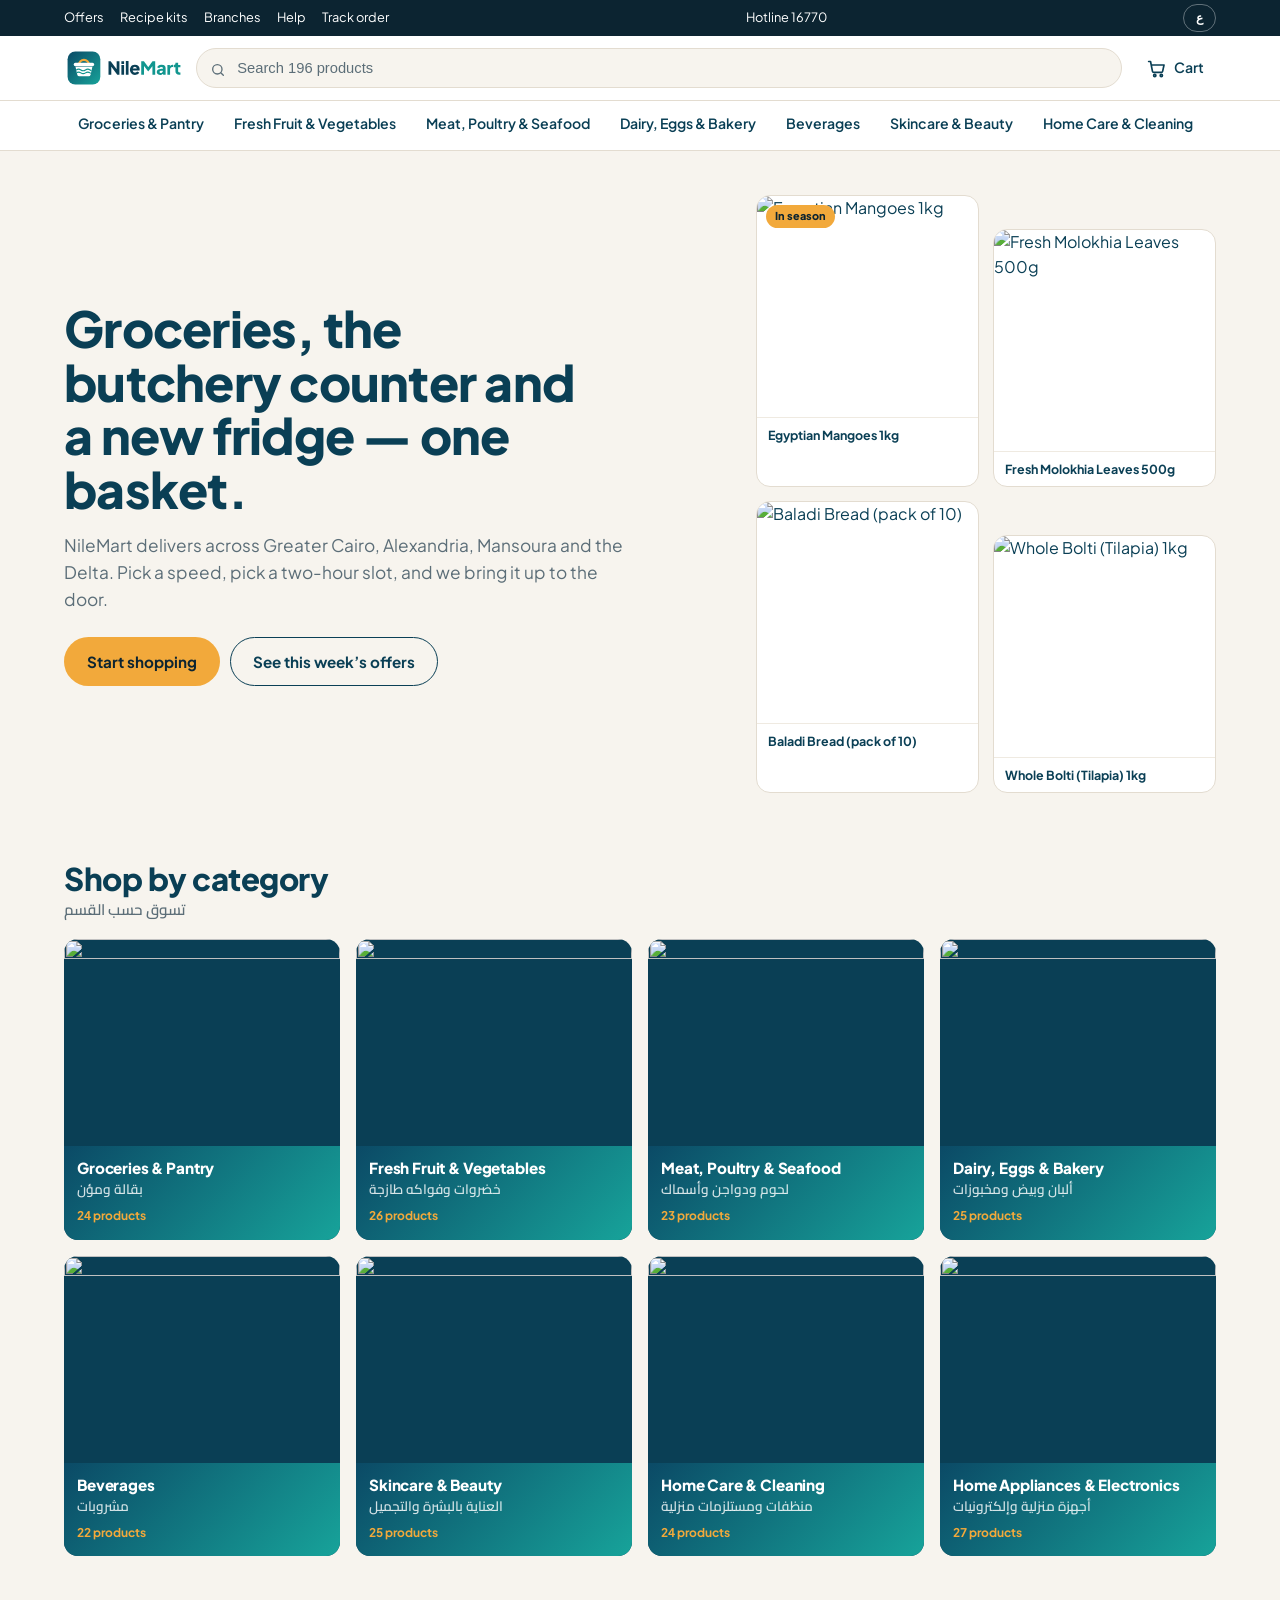
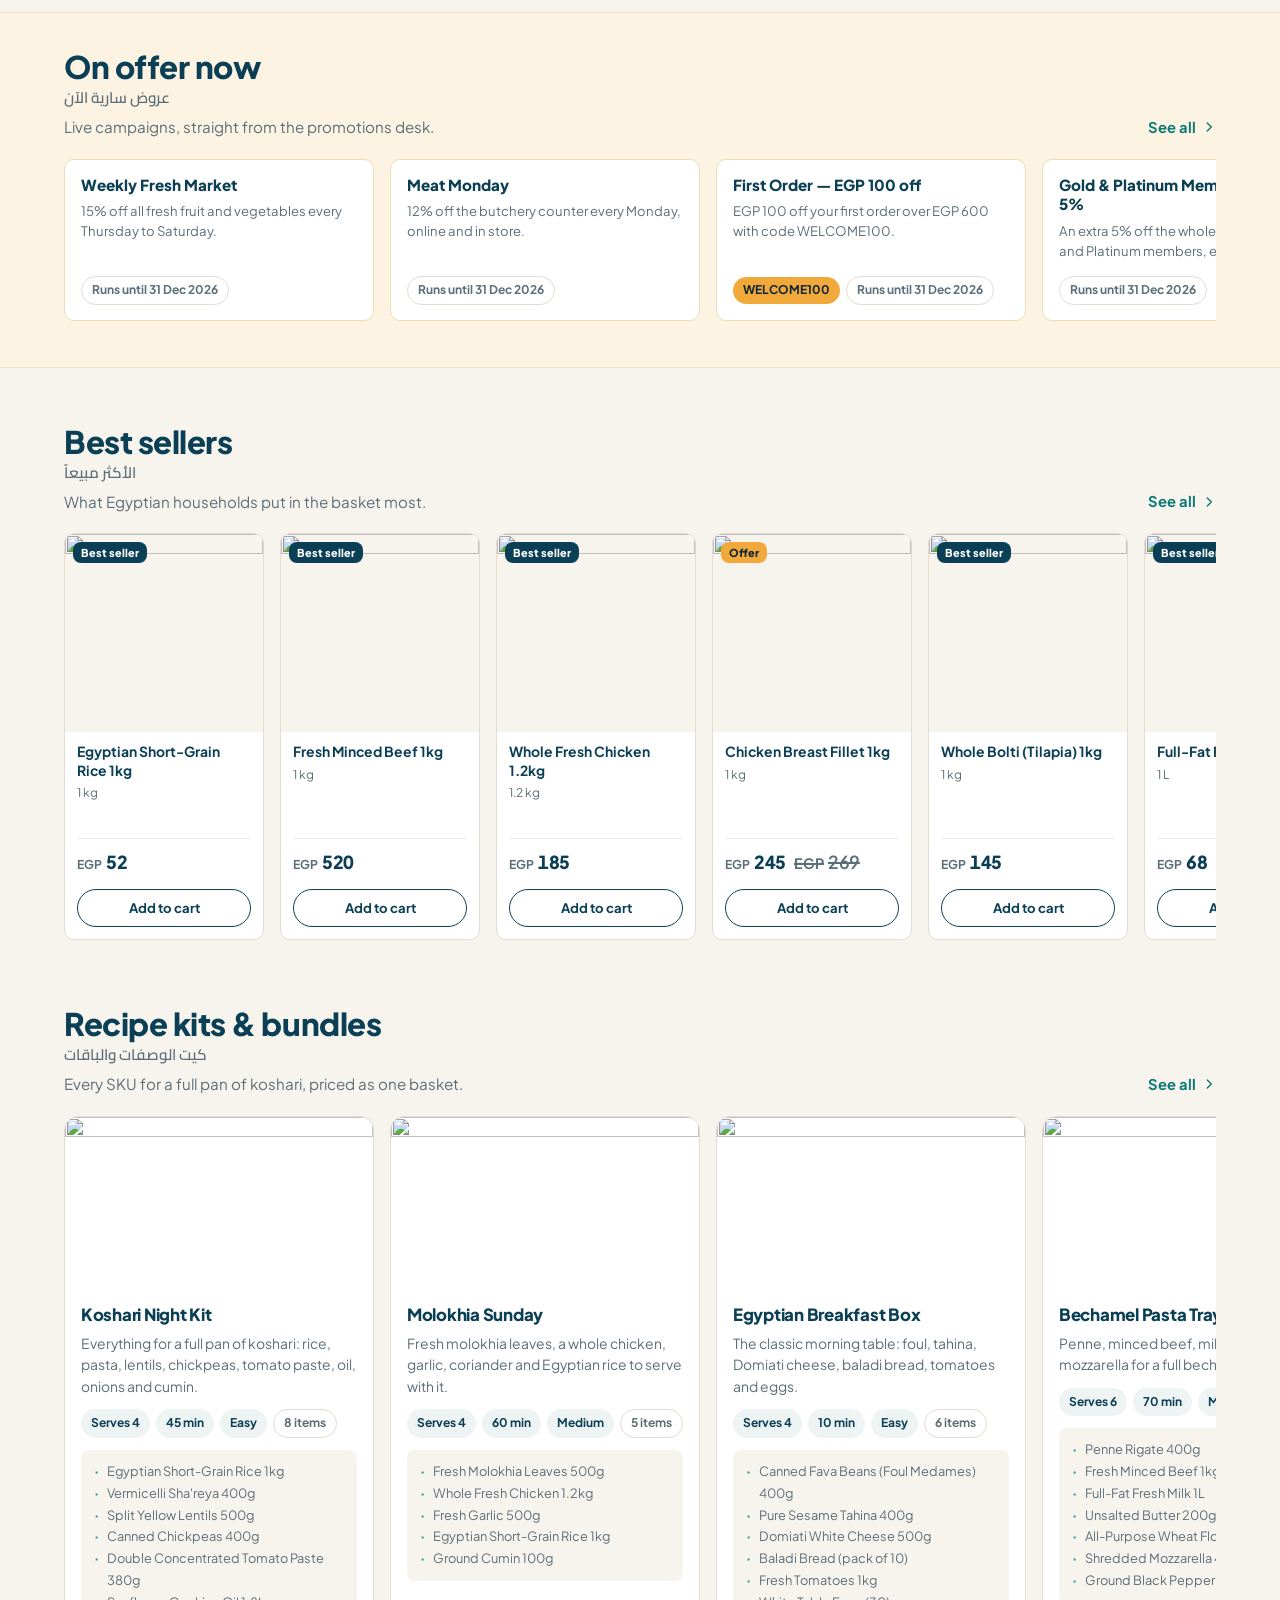
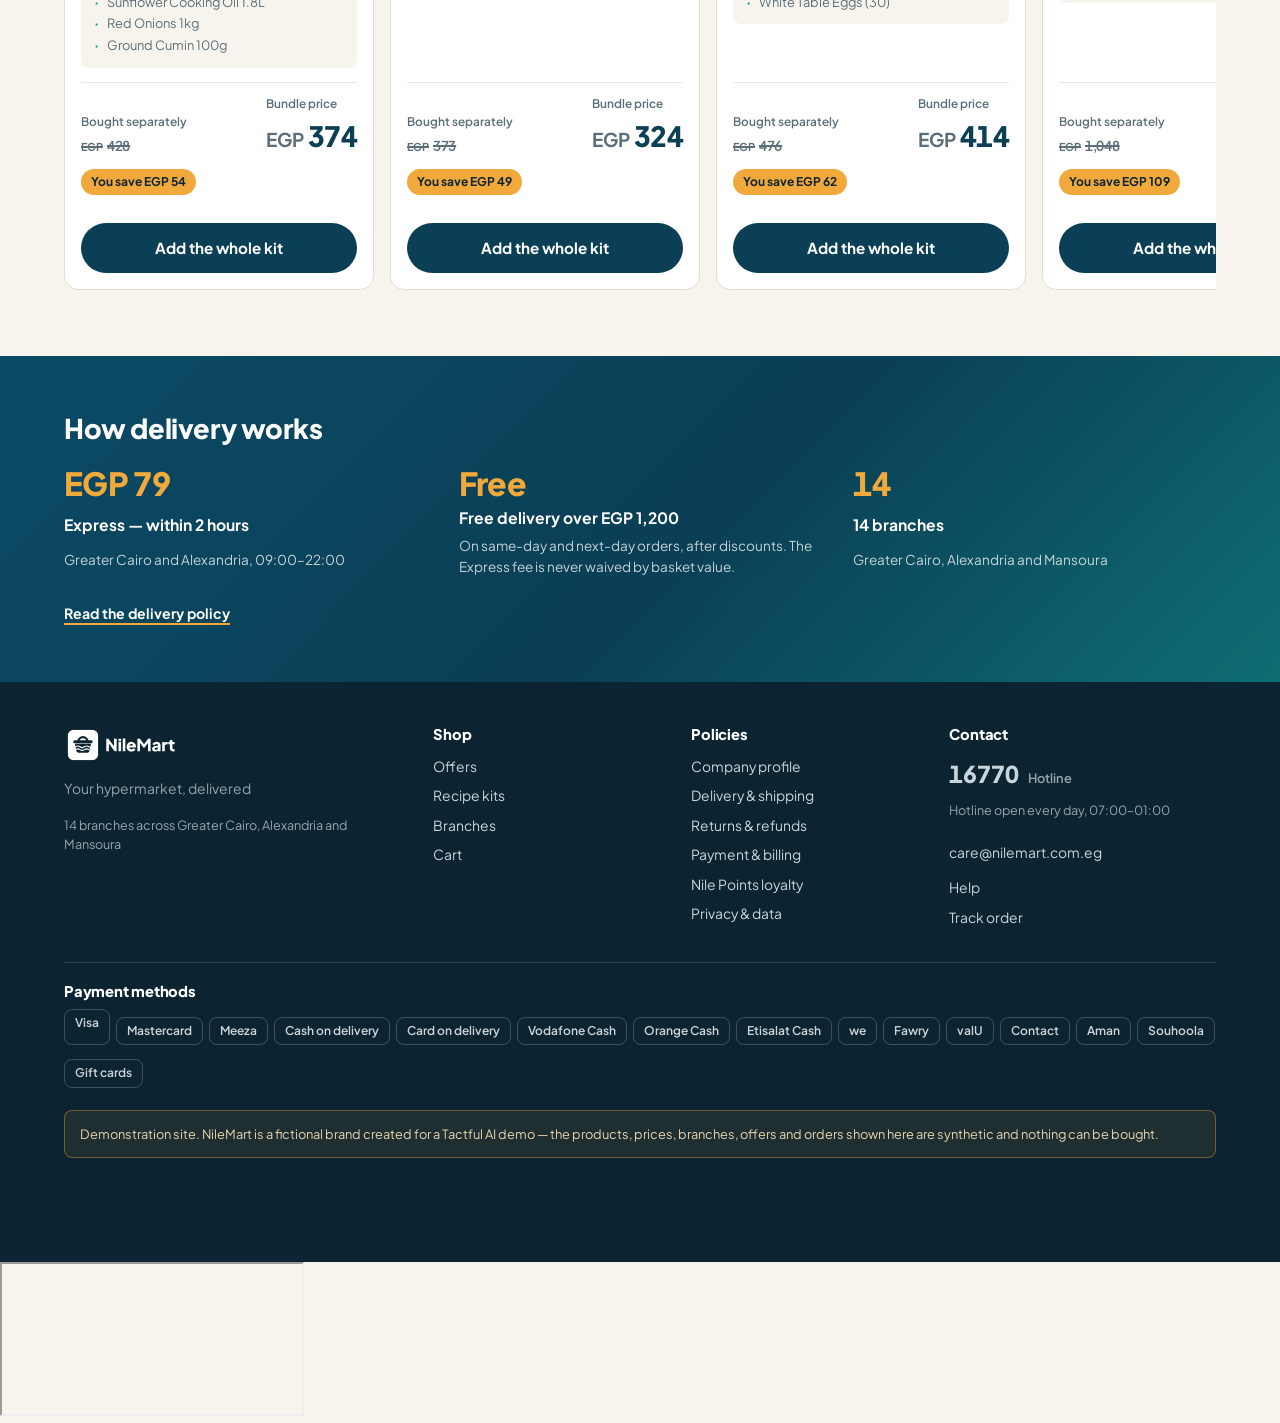
==== commit 0230c538: "Install the Tactful webchat widget on all ten pages Adds the workspace 1087 snippet immediately befo" ====
--- a/index.html
+++ b/index.html
@@ -45,7 +45,18 @@
 <script src="js/page-index.js"></script>
 <script src="js/widget-config.js"></script>
 
-<!-- ===== TACTFUL AI WIDGET — paste the workspace snippet here ===== -->
-<!-- ============================================================== -->
+<!-- ===== TACTFUL AI WIDGET — workspace 1087 ===== -->
+<div id="embedded_messenger">
+  <div id="widget-launcher"></div>
+  <iframe id="tactful_client" src="https://webchat.tactful.ai/webchat/chatChannel.html"></iframe>
+</div>
+<script src="https://webchat.tactful.ai/webchat/embed/embed.js"></script>
+<link rel="stylesheet" href="https://webchat.tactful.ai/webchat/css/embed.css" />
+<script>
+  var profileId = "1087";
+  var token = "c31cadd034ddeff7bcdc5b1e4ae29fc362433291f543371282e218c73f9f20ee";
+  Tactful.start({ profileId: profileId, token: token });
+</script>
+<!-- ============================================== -->
 </body>
 </html>
